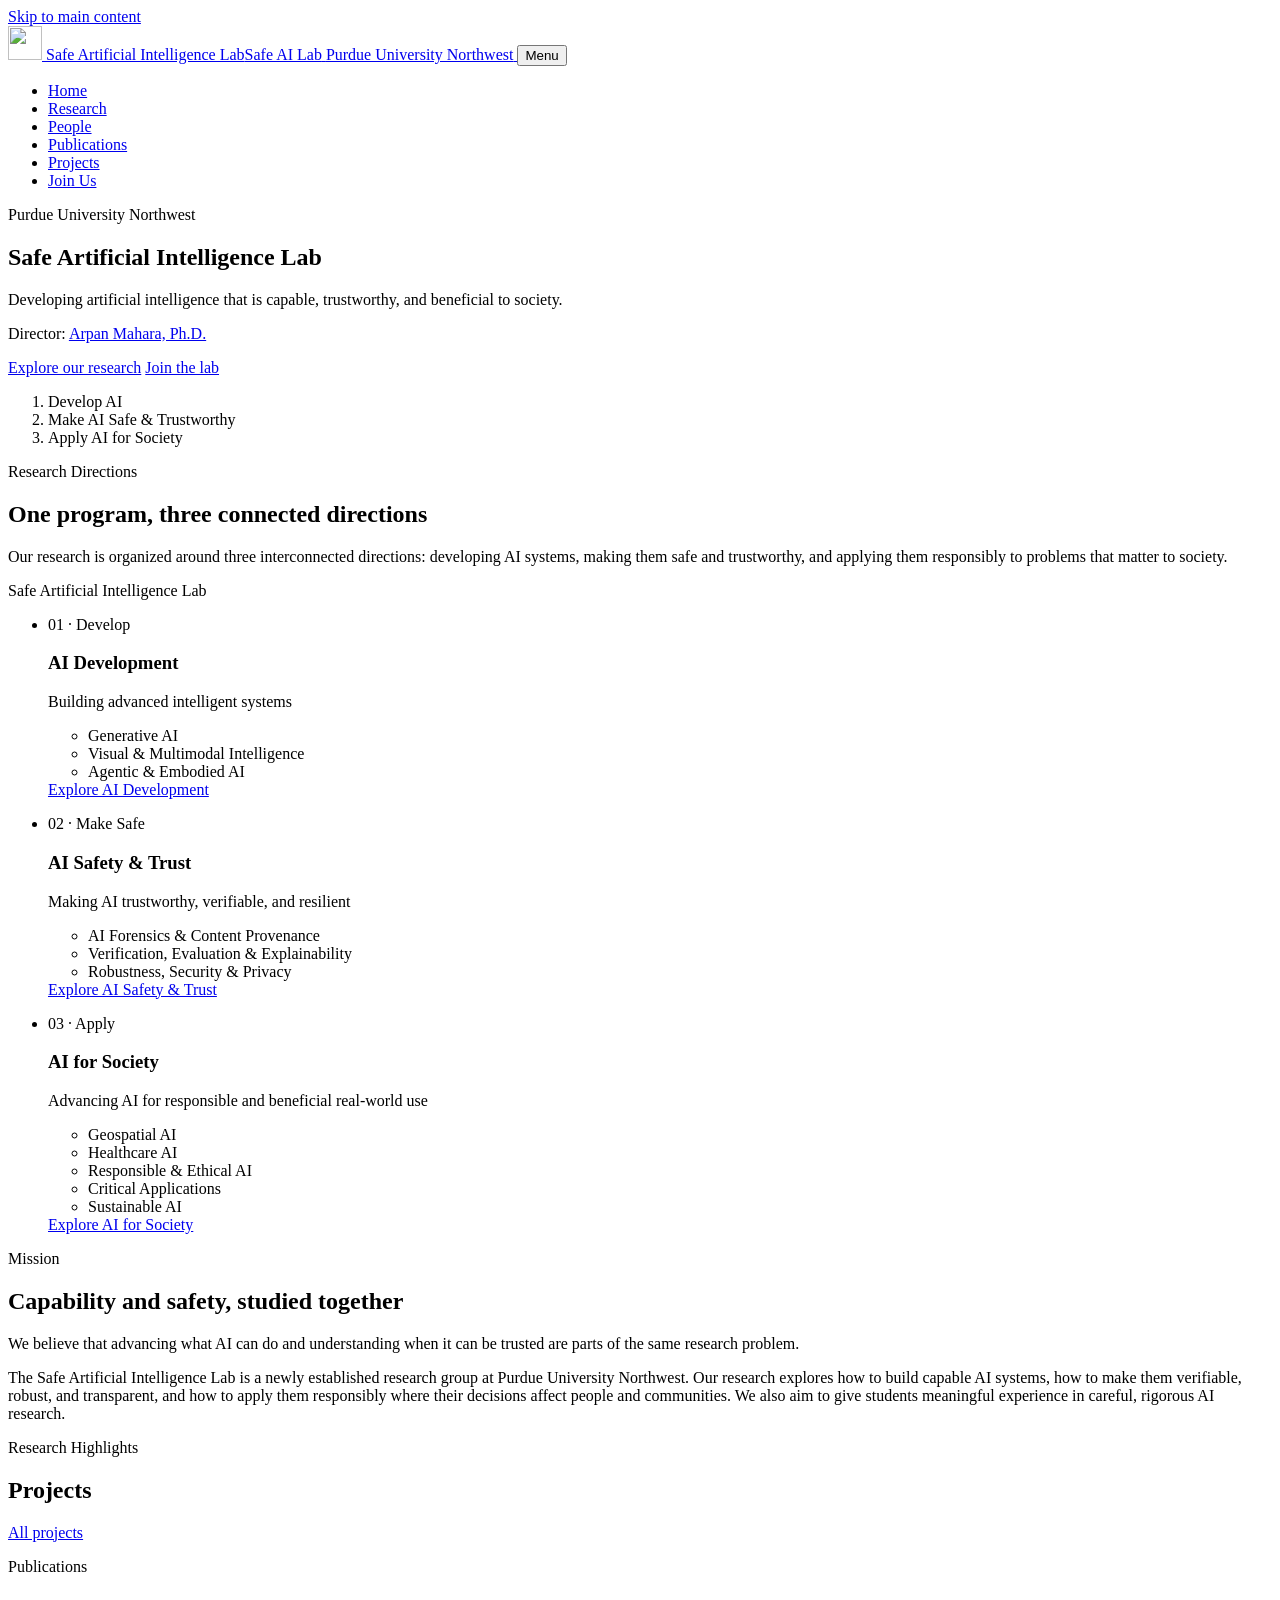
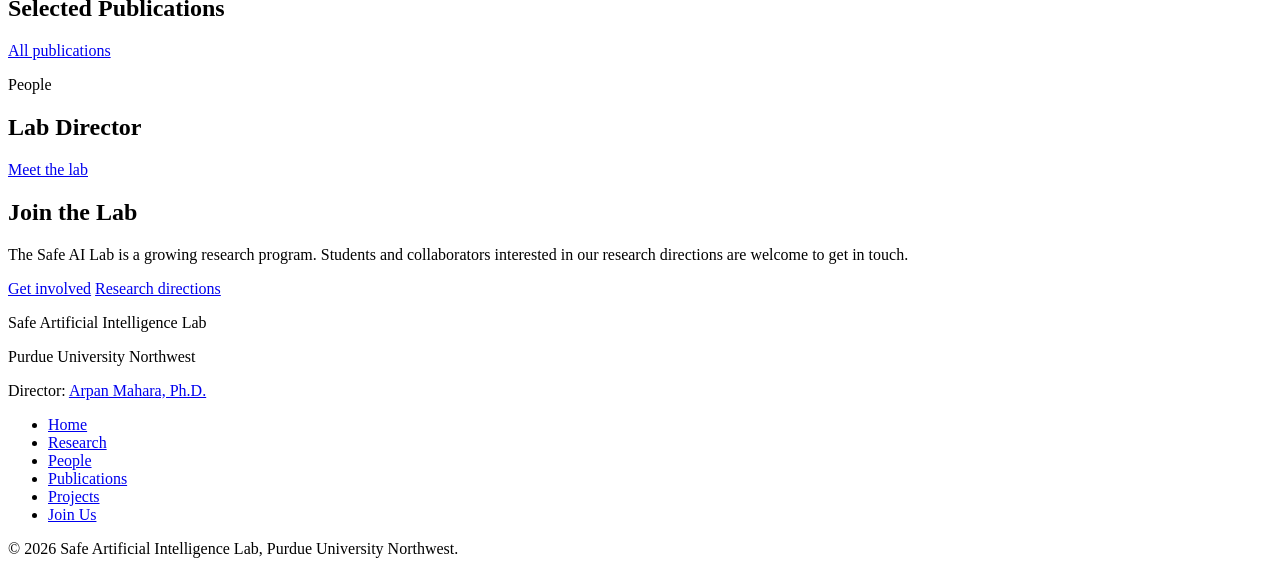
==== index.html @ 97e881ed "Adding Pages files" ====
<!DOCTYPE html>
<html lang="en">
<head>
  <meta charset="utf-8">
  <meta name="viewport" content="width=device-width, initial-scale=1">
  <title>Safe Artificial Intelligence Lab | Purdue University Northwest</title>
  <meta name="description" content="The Safe Artificial Intelligence Lab at Purdue University Northwest develops artificial intelligence that is capable, trustworthy, and beneficial to society.">
  <link rel="icon" href="assets/images/favicon.svg" type="image/svg+xml">
  <link rel="stylesheet" href="assets/css/style.css">
  <script>document.documentElement.classList.add('js');</script>
</head>
<body>
  <a class="skip-link" href="#main">Skip to main content</a>

  <header class="site-header">
    <div class="container header-inner">
      <a class="brand" href="index.html">
        <img class="brand-mark" src="assets/images/favicon.svg" alt="" width="34" height="34">
        <span class="brand-text">
          <span class="brand-name"><span class="brand-full">Safe Artificial Intelligence Lab</span><span class="brand-short">Safe AI Lab</span></span>
          <span class="brand-sub">Purdue University Northwest</span>
        </span>
      </a>
      <button class="nav-toggle" type="button" aria-expanded="false" aria-controls="site-nav">
        <span class="nav-toggle-bars" aria-hidden="true"></span> Menu
      </button>
      <nav id="site-nav" class="site-nav" aria-label="Main">
        <ul class="nav-list" role="list">
          <li><a href="index.html" aria-current="page">Home</a></li>
          <li><a href="research.html">Research</a></li>
          <li><a href="people.html">People</a></li>
          <li><a href="publications.html">Publications</a></li>
          <li><a href="projects.html">Projects</a></li>
          <li><a href="join.html">Join Us</a></li>
        </ul>
      </nav>
    </div>
  </header>

  <main id="main">
    <!-- Hero -->
    <section class="hero" aria-labelledby="hero-title">
      <div class="container">
        <p class="eyebrow">Purdue University Northwest</p>
        <h1 id="hero-title">Safe Artificial Intelligence Lab</h1>
        <p class="hero-lead">Developing artificial intelligence that is capable, trustworthy, and beneficial to society.</p>
        <p class="hero-director">Director: <a href="https://www.pnw.edu/people/arpan-mahara-ph-d/">Arpan Mahara, Ph.D.</a></p>
        <div class="btn-row">
          <a class="btn btn-primary" href="research.html">Explore our research</a>
          <a class="btn btn-outline" href="join.html">Join the lab</a>
        </div>
        <ol class="concept-flow" role="list" aria-label="Guiding concept">
          <li><span>Develop AI</span></li>
          <li><span>Make AI Safe &amp; Trustworthy</span></li>
          <li><span>Apply AI for Society</span></li>
        </ol>
      </div>
    </section>

    <!-- Research Directions: SAFE AI umbrella with three branches -->
    <section class="section section--alt" aria-labelledby="directions-title">
      <div class="container">
        <div class="section-head section-head--center">
          <p class="eyebrow">Research Directions</p>
          <h2 id="directions-title">One program, three connected directions</h2>
          <p>Our research is organized around three interconnected directions: developing AI systems, making them safe and trustworthy, and applying them responsibly to problems that matter to society.</p>
        </div>

        <div class="safe-tree" role="group" aria-label="Safe Artificial Intelligence Lab and its three research directions">
          <div class="tree-root">
            <span class="tree-root-label">Safe Artificial Intelligence Lab</span>
          </div>
          <ul class="tree-branches" role="list">
            <li class="tree-branch">
              <article class="branch-card" aria-labelledby="branch-development">
                <p class="branch-step">01 · Develop</p>
                <h3 id="branch-development">AI Development</h3>
                <p class="branch-tagline">Building advanced intelligent systems</p>
                <ul class="branch-topics" role="list">
                  <li>Generative AI</li>
                  <li>Visual &amp; Multimodal Intelligence</li>
                  <li>Agentic &amp; Embodied AI</li>
                </ul>
                <a class="text-link" href="research.html#development">Explore AI Development</a>
              </article>
            </li>
            <li class="tree-branch">
              <article class="branch-card" aria-labelledby="branch-safety">
                <p class="branch-step">02 · Make Safe</p>
                <h3 id="branch-safety">AI Safety &amp; Trust</h3>
                <p class="branch-tagline">Making AI trustworthy, verifiable, and resilient</p>
                <ul class="branch-topics" role="list">
                  <li>AI Forensics &amp; Content Provenance</li>
                  <li>Verification, Evaluation &amp; Explainability</li>
                  <li>Robustness, Security &amp; Privacy</li>
                </ul>
                <a class="text-link" href="research.html#safety">Explore AI Safety &amp; Trust</a>
              </article>
            </li>
            <li class="tree-branch">
              <article class="branch-card" aria-labelledby="branch-society">
                <p class="branch-step">03 · Apply</p>
                <h3 id="branch-society">AI for Society</h3>
                <p class="branch-tagline">Advancing AI for responsible and beneficial real-world use</p>
                <ul class="branch-topics" role="list">
                  <li>Geospatial AI</li>
                  <li>Healthcare AI</li>
                  <li>Responsible &amp; Ethical AI</li>
                  <li>Critical Applications</li>
                  <li>Sustainable AI</li>
                </ul>
                <a class="text-link" href="research.html#society">Explore AI for Society</a>
              </article>
            </li>
          </ul>
        </div>
      </div>
    </section>

    <!-- Mission -->
    <section class="section" aria-labelledby="mission-title">
      <div class="container split">
        <div>
          <p class="eyebrow">Mission</p>
          <h2 id="mission-title">Capability and safety, studied together</h2>
        </div>
        <div>
          <p class="lead">We believe that advancing what AI can do and understanding when it can be trusted are parts of the same research problem.</p>
          <p>The Safe Artificial Intelligence Lab is a newly established research group at Purdue University Northwest. Our research explores how to build capable AI systems, how to make them verifiable, robust, and transparent, and how to apply them responsibly where their decisions affect people and communities. We also aim to give students meaningful experience in careful, rigorous AI research.</p>
        </div>
      </div>
    </section>

    <!-- Research Highlights -->
    <section class="section section--alt" aria-labelledby="highlights-title">
      <div class="container">
        <div class="section-head section-head--row">
          <div>
            <p class="eyebrow">Research Highlights</p>
            <h2 id="highlights-title">Projects</h2>
          </div>
          <a class="text-link" href="projects.html">All projects</a>
        </div>
        <template id="projects-empty">
          <div class="empty-state">
            <span class="status-pill">Ongoing</span>
            <h3>Projects in progress</h3>
            <p>Our initial projects are under way across the lab's research directions. Project descriptions, papers, and code will be shared here as the work develops.</p>
            <a class="text-link" href="research.html">Explore our research directions</a>
          </div>
        </template>
        <div class="card-grid" data-render="projects" data-limit="3" data-empty="projects-empty">
          <noscript><p class="data-status">Project listings require JavaScript. <a href="projects.html">View the Projects page</a>.</p></noscript>
        </div>
      </div>
    </section>

    <!-- Selected Publications -->
    <section class="section" aria-labelledby="publications-title">
      <div class="container">
        <div class="section-head section-head--row">
          <div>
            <p class="eyebrow">Publications</p>
            <h2 id="publications-title">Selected Publications</h2>
          </div>
          <a class="text-link" href="publications.html">All publications</a>
        </div>
        <p class="notice" data-sample-notice="publications" hidden><strong>Sample content.</strong> These entries are placeholders that demonstrate the layout. They are not real publications.</p>
        <div data-render="publications" data-limit="3">
          <noscript><p class="data-status">Publication listings require JavaScript.</p></noscript>
        </div>
      </div>
    </section>

    <!-- People -->
    <section class="section section--alt" aria-labelledby="people-title">
      <div class="container">
        <div class="section-head section-head--row">
          <div>
            <p class="eyebrow">People</p>
            <h2 id="people-title">Lab Director</h2>
          </div>
          <a class="text-link" href="people.html">Meet the lab</a>
        </div>
        <div data-render="director">
          <noscript><p class="data-status"><a href="https://www.pnw.edu/people/arpan-mahara-ph-d/">Arpan Mahara, Ph.D.</a>, Assistant Professor of Artificial Intelligence, Purdue University Northwest.</p></noscript>
        </div>
      </div>
    </section>

    <!-- Join the Lab -->
    <section class="section" aria-labelledby="join-title">
      <div class="container">
        <div class="cta">
          <div>
            <h2 id="join-title">Join the Lab</h2>
            <p>The Safe AI Lab is a growing research program. Students and collaborators interested in our research directions are welcome to get in touch.</p>
          </div>
          <div class="btn-row">
            <a class="btn btn-primary" href="join.html">Get involved</a>
            <a class="btn btn-outline btn-on-dark" href="research.html">Research directions</a>
          </div>
        </div>
      </div>
    </section>
  </main>

  <footer class="site-footer">
    <div class="container">
      <div class="footer-grid">
        <div>
          <p class="footer-name">Safe Artificial Intelligence Lab</p>
          <p>Purdue University Northwest</p>
          <p>Director: <a href="https://www.pnw.edu/people/arpan-mahara-ph-d/">Arpan Mahara, Ph.D.</a></p>
        </div>
        <nav class="footer-nav" aria-label="Footer">
          <ul role="list">
            <li><a href="index.html">Home</a></li>
            <li><a href="research.html">Research</a></li>
            <li><a href="people.html">People</a></li>
            <li><a href="publications.html">Publications</a></li>
            <li><a href="projects.html">Projects</a></li>
            <li><a href="join.html">Join Us</a></li>
          </ul>
        </nav>
      </div>
      <p class="footer-bottom">© <span data-current-year>2026</span> Safe Artificial Intelligence Lab, Purdue University Northwest.</p>
    </div>
  </footer>

  <script src="assets/js/main.js" defer></script>
</body>
</html>
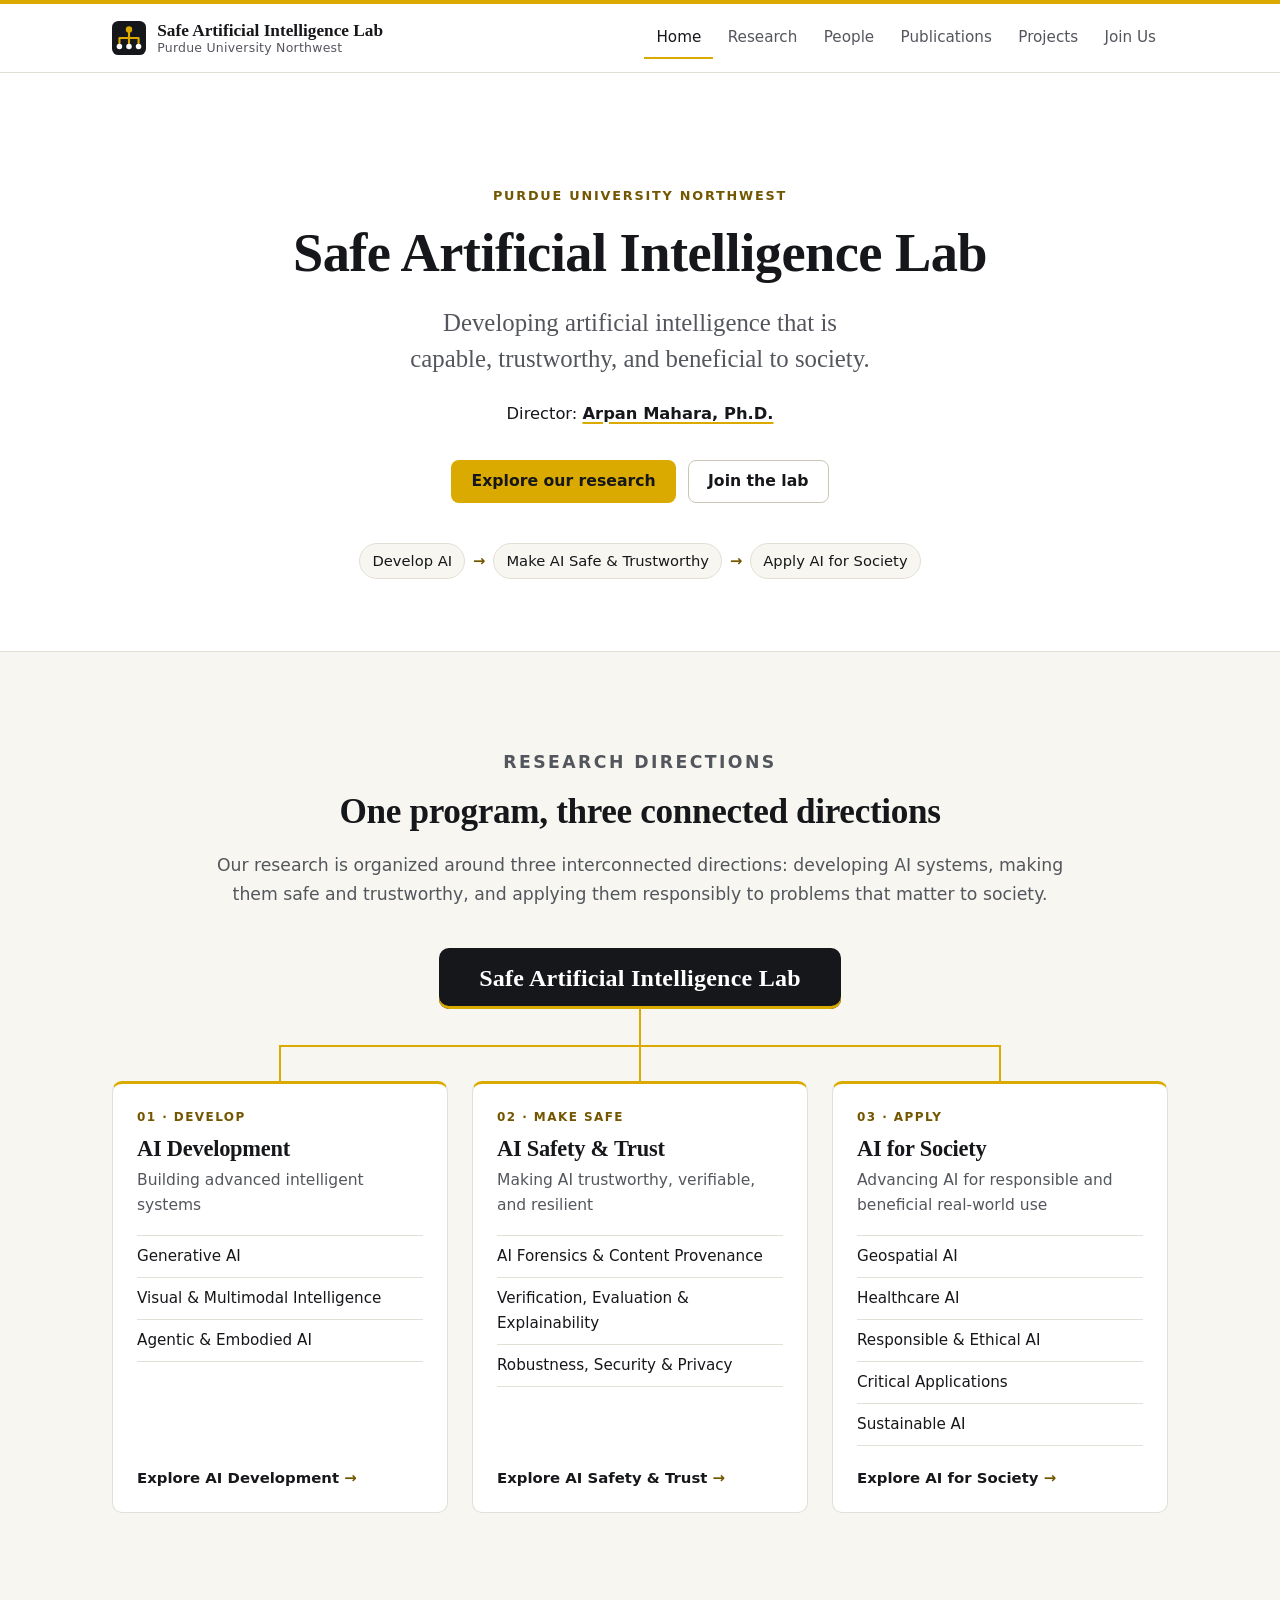
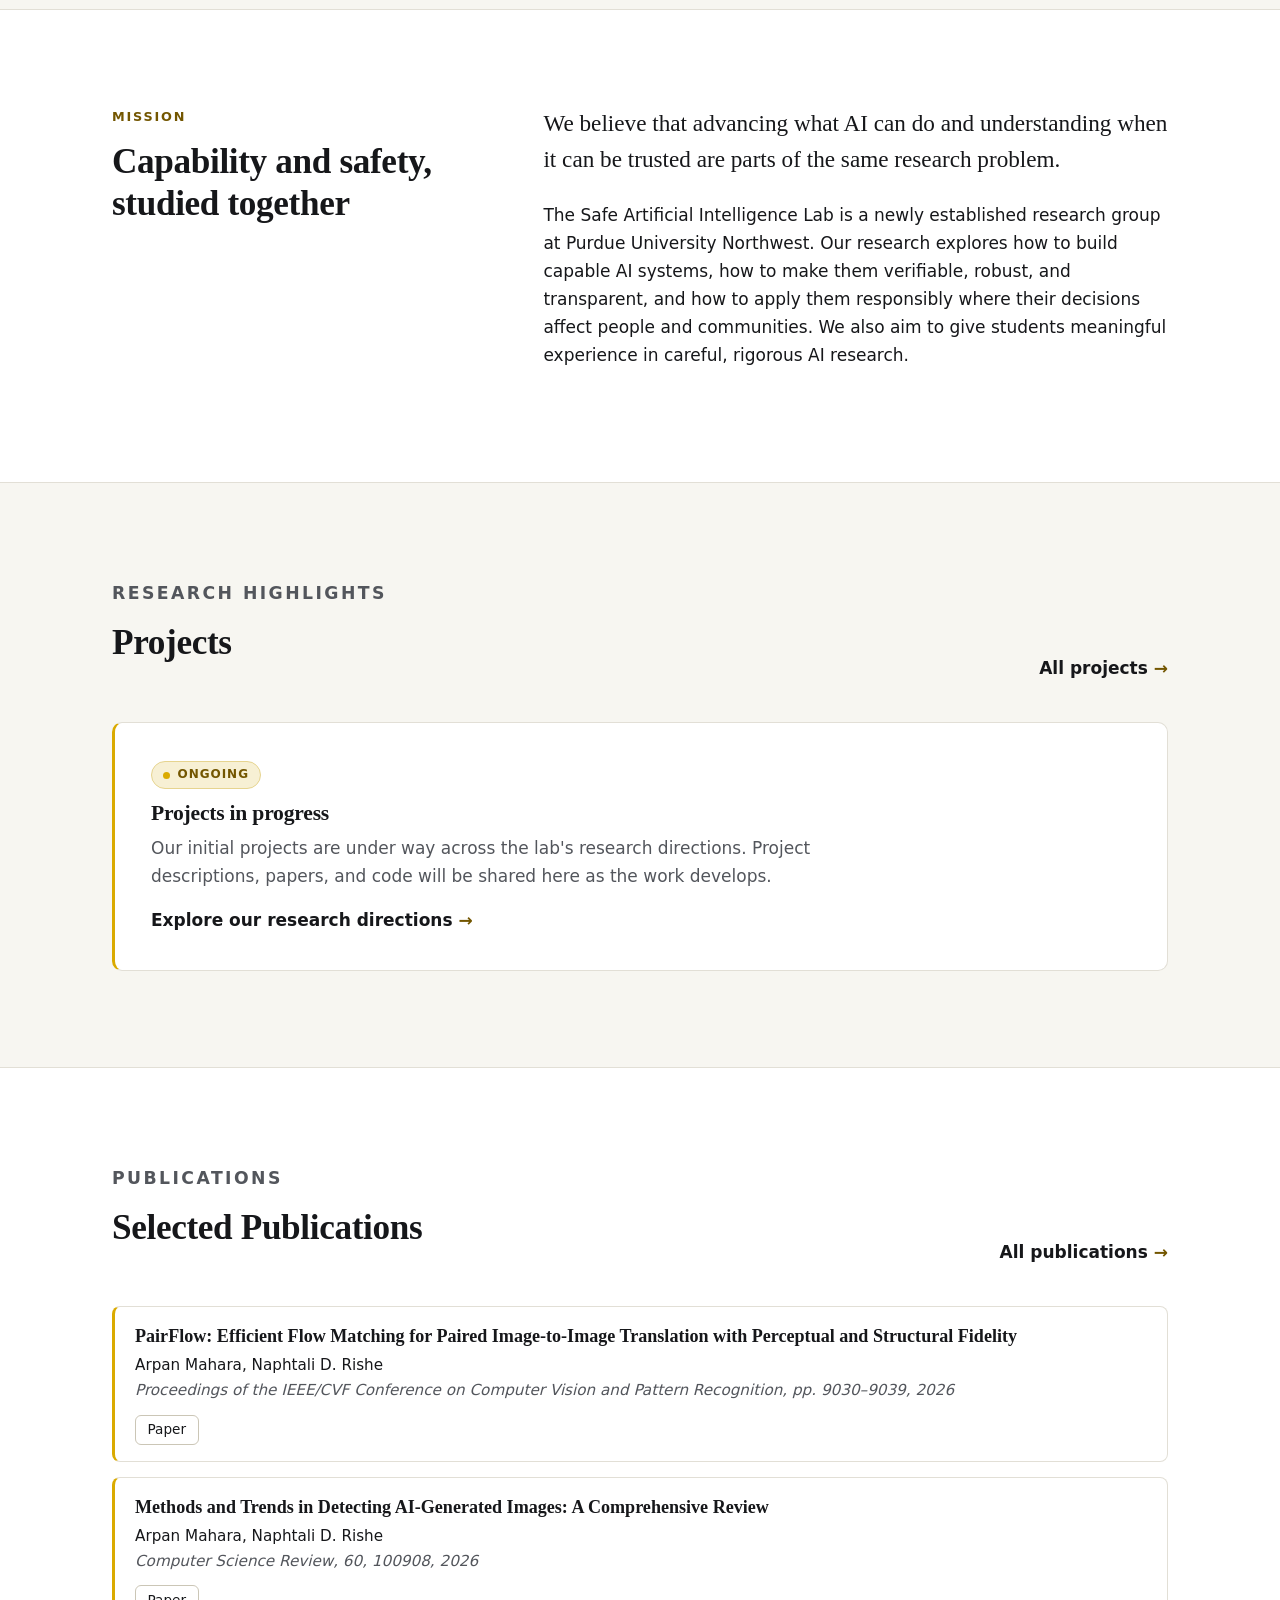
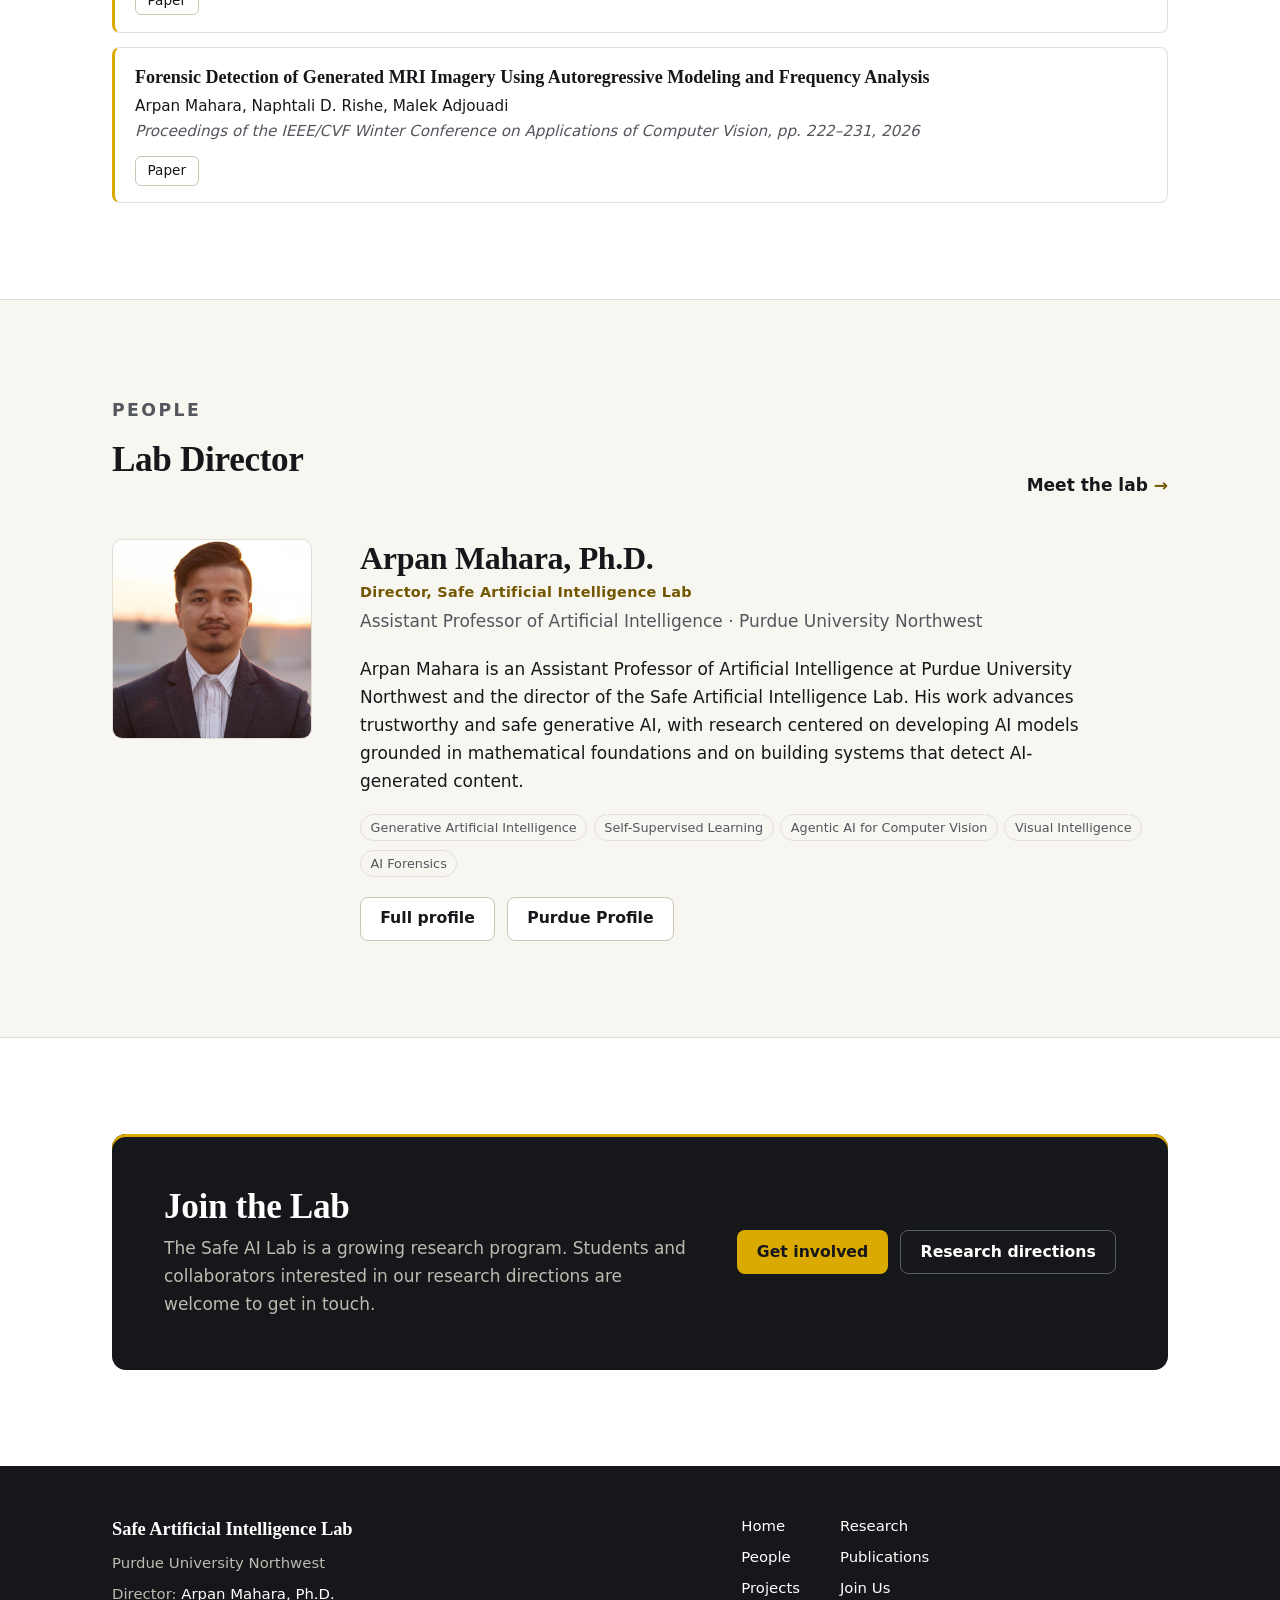
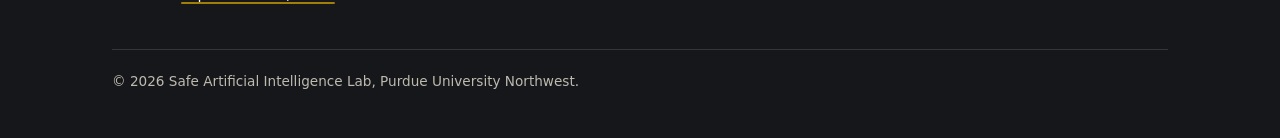
==== commit b6017a2c: "Add SEO metadata and sitemap, remove dead sample notices Adds canonical URLs and Open Graph tags to " ====
--- a/index.html
+++ b/index.html
@@ -5,6 +5,46 @@
   <meta name="viewport" content="width=device-width, initial-scale=1">
   <title>Safe Artificial Intelligence Lab | Purdue University Northwest</title>
   <meta name="description" content="The Safe Artificial Intelligence Lab at Purdue University Northwest develops artificial intelligence that is capable, trustworthy, and beneficial to society.">
+  <link rel="canonical" href="https://amaha7984.github.io/safe-artificial-intelligence-lab/">
+
+  <meta property="og:type" content="website">
+  <meta property="og:site_name" content="Safe Artificial Intelligence Lab">
+  <meta property="og:title" content="Safe Artificial Intelligence Lab | Purdue University Northwest">
+  <meta property="og:description" content="The Safe Artificial Intelligence Lab at Purdue University Northwest develops artificial intelligence that is capable, trustworthy, and beneficial to society.">
+  <meta property="og:url" content="https://amaha7984.github.io/safe-artificial-intelligence-lab/">
+  <meta property="og:locale" content="en_US">
+  <meta name="twitter:card" content="summary">
+
+  <script type="application/ld+json">
+  {
+    "@context": "https://schema.org",
+    "@type": "ResearchOrganization",
+    "name": "Safe Artificial Intelligence Lab",
+    "alternateName": "Safe AI Lab",
+    "url": "https://amaha7984.github.io/safe-artificial-intelligence-lab/",
+    "description": "The Safe Artificial Intelligence Lab at Purdue University Northwest develops artificial intelligence that is capable, trustworthy, and beneficial to society.",
+    "parentOrganization": {
+      "@type": "CollegeOrUniversity",
+      "name": "Purdue University Northwest",
+      "url": "https://www.pnw.edu/"
+    },
+    "employee": {
+      "@type": "Person",
+      "name": "Arpan Mahara",
+      "honorificSuffix": "Ph.D.",
+      "jobTitle": "Assistant Professor of Artificial Intelligence",
+      "url": "https://www.pnw.edu/people/arpan-mahara-ph-d/"
+    },
+    "knowsAbout": [
+      "Generative Artificial Intelligence",
+      "AI Safety",
+      "AI Forensics",
+      "Visual Intelligence",
+      "Trustworthy Machine Learning"
+    ]
+  }
+  </script>
+
   <link rel="icon" href="assets/images/favicon.svg" type="image/svg+xml">
   <link rel="stylesheet" href="assets/css/style.css">
   <script>document.documentElement.classList.add('js');</script>
@@ -165,7 +205,6 @@
           </div>
           <a class="text-link" href="publications.html">All publications</a>
         </div>
-        <p class="notice" data-sample-notice="publications" hidden><strong>Sample content.</strong> These entries are placeholders that demonstrate the layout. They are not real publications.</p>
         <div data-render="publications" data-limit="3">
           <noscript><p class="data-status">Publication listings require JavaScript.</p></noscript>
         </div>
--- a/assets/css/style.css
+++ b/assets/css/style.css
@@ -0,0 +1,664 @@
+/* ==========================================================================
+   Safe Artificial Intelligence Lab — Purdue University Northwest
+   Single stylesheet. Design tokens live in :root.
+   ========================================================================== */
+
+:root {
+  color-scheme: light;
+
+  --bg: #ffffff;
+  --bg-alt: #f7f6f1;
+  --text: #16171a;
+  --text-muted: #53565c;
+  --border: #e2dfd6;
+  --border-strong: #cbc6b6;
+
+  --gold: #daaa00;        /* accents, rules, borders, buttons */
+  --gold-hover: #c69a00;
+  --gold-soft: #f7f0d4;
+  --gold-text: #735600;   /* AA-compliant gold for small text on light backgrounds */
+
+  --ink: #16171a;         /* dark surfaces (tree root, footer, CTA) */
+  --ink-muted: #bdbab0;
+  --focus: #1f56d8;
+
+  --serif: "Iowan Old Style", "Palatino Linotype", Palatino, "Book Antiqua", Georgia, serif;
+  --sans: system-ui, -apple-system, "Segoe UI", Roboto, "Helvetica Neue", Arial, sans-serif;
+
+  --radius: 10px;
+  --shadow: 0 1px 2px rgba(22, 23, 26, 0.04), 0 8px 24px rgba(22, 23, 26, 0.07);
+  --max: 1120px;
+  --gutter: clamp(16px, 4vw, 32px);
+}
+
+/* ---------- Base ---------- */
+
+*, *::before, *::after { box-sizing: border-box; }
+
+html { -webkit-text-size-adjust: 100%; scroll-behavior: smooth; }
+
+body {
+  margin: 0;
+  font-family: var(--sans);
+  font-size: 1.0625rem;
+  line-height: 1.65;
+  color: var(--text);
+  background: var(--bg);
+}
+
+img { max-width: 100%; height: auto; display: block; }
+
+a {
+  color: inherit;
+  text-decoration-color: var(--gold);
+  text-decoration-thickness: 1.5px;
+  text-underline-offset: 0.2em;
+}
+a:hover { color: var(--gold-text); }
+
+:focus-visible { outline: 3px solid var(--focus); outline-offset: 3px; border-radius: 4px; }
+
+h1, h2, h3, h4 {
+  font-family: var(--serif);
+  font-weight: 600;
+  line-height: 1.2;
+  letter-spacing: -0.01em;
+  margin: 0 0 0.5em;
+}
+h1 { font-size: clamp(2.1rem, 1.3rem + 3.2vw, 3.4rem); }
+h2 { font-size: clamp(1.6rem, 1.25rem + 1.4vw, 2.2rem); }
+h3 { font-size: 1.3rem; }
+h4 { font-size: 1rem; }
+
+p { margin: 0 0 1em; }
+
+/* :where() keeps this reset at zero specificity so component classes (.tree-branches, .jump-nav…) can set spacing */
+:where(ul[role="list"], ol[role="list"]) { list-style: none; margin: 0; padding: 0; }
+
+.container { width: 100%; max-width: var(--max); margin-inline: auto; padding-inline: var(--gutter); }
+
+.visually-hidden {
+  position: absolute !important;
+  width: 1px; height: 1px;
+  padding: 0; margin: -1px;
+  overflow: hidden; clip: rect(0 0 0 0);
+  white-space: nowrap; border: 0;
+}
+
+.skip-link {
+  position: absolute;
+  left: 16px; top: -100px;
+  z-index: 100;
+  padding: 0.6em 1em;
+  background: var(--ink);
+  color: #fff;
+  border-radius: 6px;
+}
+.skip-link:focus { top: 12px; color: #fff; }
+
+@media (prefers-reduced-motion: reduce) {
+  html { scroll-behavior: auto; }
+  *, *::before, *::after { transition: none !important; }
+}
+
+/* ---------- Header & navigation ---------- */
+
+.site-header {
+  position: sticky;
+  top: 0;
+  z-index: 50;
+  background: rgba(255, 255, 255, 0.97);
+  border-top: 4px solid var(--gold);
+  border-bottom: 1px solid var(--border);
+}
+
+.header-inner {
+  display: flex;
+  flex-wrap: wrap;
+  align-items: center;
+  justify-content: space-between;
+  gap: 0.5rem 1rem;
+  min-height: 68px;
+}
+
+.brand { display: flex; align-items: center; gap: 0.7rem; color: var(--text); text-decoration: none; }
+.brand:hover { color: var(--text); }
+.brand-mark { width: 34px; height: 34px; flex: none; }
+.brand-text { display: flex; flex-direction: column; line-height: 1.15; }
+.brand-name { font-family: var(--serif); font-size: 1.08rem; font-weight: 600; }
+.brand-sub { font-size: 0.78rem; letter-spacing: 0.02em; color: var(--text-muted); }
+.brand-short { display: none; }
+@media (max-width: 520px) {
+  .brand-full { display: none; }
+  .brand-short { display: inline; }
+}
+@media (min-width: 881px) and (max-width: 1060px) {
+  .nav-list a { padding-inline: 0.5rem; font-size: 0.92rem; }
+}
+
+.nav-toggle {
+  display: none;
+  align-items: center;
+  gap: 0.5rem;
+  padding: 0.5rem 0.8rem;
+  font: inherit;
+  font-size: 0.95rem;
+  font-weight: 500;
+  color: var(--text);
+  background: #fff;
+  border: 1px solid var(--border-strong);
+  border-radius: 8px;
+  cursor: pointer;
+}
+.nav-toggle-bars, .nav-toggle-bars::before, .nav-toggle-bars::after {
+  display: block;
+  width: 16px; height: 2px;
+  background: currentColor;
+  border-radius: 1px;
+  position: relative;
+}
+.nav-toggle-bars::before, .nav-toggle-bars::after { content: ""; position: absolute; left: 0; }
+.nav-toggle-bars::before { top: -5px; }
+.nav-toggle-bars::after { top: 5px; }
+
+.nav-list { display: flex; flex-wrap: wrap; gap: 0.15rem; }
+.nav-list a {
+  display: block;
+  padding: 0.5rem 0.75rem;
+  font-size: 0.95rem;
+  font-weight: 500;
+  color: var(--text-muted);
+  text-decoration: none;
+  border-radius: 6px;
+}
+.nav-list a:hover { color: var(--text); background: var(--bg-alt); }
+.nav-list a[aria-current="page"] { color: var(--text); box-shadow: inset 0 -2px 0 var(--gold); border-radius: 0; }
+
+@media (max-width: 880px) {
+  .js .nav-toggle { display: inline-flex; }
+  .js .site-nav {
+    display: none;
+    position: absolute;
+    top: 100%; left: 0; right: 0;
+    background: #fff;
+    border-bottom: 1px solid var(--border);
+    box-shadow: 0 12px 24px rgba(22, 23, 26, 0.08);
+  }
+  .js .site-nav.is-open { display: block; }
+  .js .nav-list { flex-direction: column; padding: 0.5rem var(--gutter) 1rem; }
+  .js .nav-list a { padding: 0.75rem 0.5rem; border-bottom: 1px solid var(--border); border-radius: 0; }
+  .js .nav-list li:last-child a { border-bottom: 0; }
+  .js .nav-list a[aria-current="page"] { box-shadow: inset 3px 0 0 var(--gold); padding-left: 0.9rem; }
+}
+
+/* ---------- Buttons, badges, tags, links ---------- */
+
+.btn {
+  display: inline-flex;
+  align-items: center;
+  gap: 0.5rem;
+  padding: 0.72rem 1.2rem;
+  font-size: 0.98rem;
+  font-weight: 600;
+  line-height: 1.2;
+  text-decoration: none;
+  border: 1px solid transparent;
+  border-radius: 8px;
+  transition: background-color 0.18s, border-color 0.18s, color 0.18s;
+}
+.btn-primary { background: var(--gold); color: var(--ink); }
+.btn-primary:hover { background: var(--gold-hover); color: var(--ink); }
+.btn-outline { background: #fff; color: var(--text); border-color: var(--border-strong); }
+.btn-outline:hover { border-color: var(--text); color: var(--text); }
+.btn-on-dark { background: transparent; color: #fff; border-color: #5b5d64; }
+.btn-on-dark:hover { color: #fff; border-color: #fff; }
+.btn-row { display: flex; flex-wrap: wrap; gap: 0.75rem; }
+
+.text-link { font-weight: 600; text-decoration: none; color: var(--text); }
+.text-link::after { content: " →"; content: " →" / ""; color: var(--gold-text); }
+.text-link:hover { color: var(--gold-text); text-decoration: underline; text-decoration-color: var(--gold); }
+
+.badge-sample {
+  display: inline-block;
+  padding: 0.12rem 0.5rem;
+  font-family: var(--sans);
+  font-size: 0.7rem;
+  font-weight: 700;
+  letter-spacing: 0.08em;
+  line-height: 1.5;
+  text-transform: uppercase;
+  vertical-align: 0.15em;
+  color: var(--gold-text);
+  background: var(--gold-soft);
+  border: 1px solid #e6d48f;
+  border-radius: 4px;
+}
+
+.tag-list { display: flex; flex-wrap: wrap; gap: 0.4rem; list-style: none; margin: 0; padding: 0; }
+.tag {
+  display: inline-block;
+  padding: 0.18rem 0.6rem;
+  font-size: 0.8rem;
+  line-height: 1.5;
+  color: var(--text-muted);
+  text-decoration: none;
+  background: var(--bg-alt);
+  border: 1px solid var(--border);
+  border-radius: 999px;
+}
+a.tag:hover { color: var(--text); border-color: var(--gold); }
+
+.link-row { display: flex; flex-wrap: wrap; gap: 0.45rem; }
+.link-pill {
+  display: inline-block;
+  padding: 0.28rem 0.72rem;
+  font-size: 0.85rem;
+  font-weight: 500;
+  line-height: 1.4;
+  color: var(--text);
+  text-decoration: none;
+  background: #fff;
+  border: 1px solid var(--border-strong);
+  border-radius: 6px;
+  transition: background-color 0.18s, border-color 0.18s;
+}
+a.link-pill:hover { color: var(--text); background: var(--gold-soft); border-color: var(--gold); }
+.link-pill.is-placeholder { color: var(--text-muted); border-style: dashed; cursor: default; }
+
+.eyebrow {
+  margin: 0 0 0.9rem;
+  font-size: 0.8rem;
+  font-weight: 700;
+  letter-spacing: 0.14em;
+  text-transform: uppercase;
+  color: var(--gold-text);
+}
+
+.notice {
+  margin: 0 0 1.75rem;
+  padding: 0.8rem 1rem;
+  font-size: 0.93rem;
+  color: #4a3b00;
+  background: #fcf8e9;
+  border: 1px solid #eadb9f;
+  border-radius: 8px;
+}
+
+.data-status {
+  margin: 0;
+  padding: 1rem 1.15rem;
+  font-size: 0.95rem;
+  color: var(--text-muted);
+  border: 1px dashed var(--border-strong);
+  border-radius: 8px;
+}
+
+/* Shown in place of an empty list (e.g. projects not yet published) */
+.empty-state {
+  grid-column: 1 / -1;
+  padding: clamp(1.5rem, 4vw, 2.25rem);
+  background: #fff;
+  border: 1px solid var(--border);
+  border-left: 3px solid var(--gold);
+  border-radius: var(--radius);
+}
+.empty-state h2, .empty-state h3 { margin: 0.75rem 0 0.4rem; font-size: 1.35rem; }
+.empty-state p { max-width: 66ch; margin-bottom: 1rem; color: var(--text-muted); }
+
+.status-pill {
+  display: inline-flex;
+  align-items: center;
+  gap: 0.45rem;
+  padding: 0.2rem 0.7rem;
+  font-size: 0.75rem;
+  font-weight: 700;
+  letter-spacing: 0.08em;
+  text-transform: uppercase;
+  color: var(--gold-text);
+  background: var(--gold-soft);
+  border: 1px solid #e6d48f;
+  border-radius: 999px;
+}
+.status-pill::before { content: ""; width: 0.45rem; height: 0.45rem; background: var(--gold); border-radius: 50%; }
+
+/* ---------- Sections ---------- */
+
+.section { padding-block: clamp(56px, 8vw, 96px); }
+.section--alt { background: var(--bg-alt); border-block: 1px solid var(--border); }
+.section--tight { padding-block: clamp(40px, 6vw, 64px); }
+
+.section-head { max-width: 720px; margin-bottom: 2.5rem; }
+.section-head > :last-child { margin-bottom: 0; }
+.section-head p { color: var(--text-muted); font-size: 1.08rem; }
+.section-head--center { max-width: 860px; margin-inline: auto; text-align: center; }
+.section-head--center p { text-wrap: balance; }
+.section-head--row {
+  display: flex;
+  flex-wrap: wrap;
+  align-items: flex-end;
+  justify-content: space-between;
+  gap: 1rem 2rem;
+  max-width: none;
+}
+.section-head--row > div { max-width: 640px; }
+
+.split {
+  display: grid;
+  grid-template-columns: minmax(0, 1fr) minmax(0, 1.7fr);
+  gap: clamp(1.5rem, 5vw, 4rem);
+  align-items: start;
+}
+.split .lead { font-family: var(--serif); font-size: clamp(1.2rem, 1.05rem + 0.6vw, 1.45rem); line-height: 1.55; }
+@media (max-width: 760px) { .split { grid-template-columns: 1fr; } }
+
+/* ---------- Home hero ---------- */
+
+.hero { padding-block: clamp(56px, 9vw, 112px) clamp(40px, 6vw, 72px); text-align: center; }
+.hero h1 { margin-bottom: 0.35em; text-wrap: balance; }
+.hero-lead {
+  max-width: 52ch;
+  margin-inline: auto;
+  margin-bottom: 1.5rem;
+  font-family: var(--serif);
+  font-size: clamp(1.2rem, 1rem + 0.9vw, 1.55rem);
+  line-height: 1.45;
+  color: var(--text-muted);
+  text-wrap: balance;
+}
+.hero-director { margin-bottom: 2rem; font-size: 1.02rem; }
+.hero-director a { font-weight: 600; }
+.hero .btn-row, .hero .concept-flow { justify-content: center; }
+
+.concept-flow {
+  display: flex;
+  flex-wrap: wrap;
+  align-items: center;
+  gap: 0.5rem;
+  margin: 2.5rem 0 0;
+  padding: 0;
+  list-style: none;
+  font-size: 0.92rem;
+}
+.concept-flow li { display: flex; align-items: center; gap: 0.5rem; }
+.concept-flow li + li::before { content: "→"; content: "→" / ""; color: var(--gold-text); font-weight: 700; }
+.concept-flow span {
+  padding: 0.3rem 0.75rem;
+  font-weight: 500;
+  background: var(--bg-alt);
+  border: 1px solid var(--border);
+  border-radius: 999px;
+}
+
+/* ---------- SAFE AI tree (primary visual identity) ---------- */
+
+.safe-tree {
+  --line: var(--gold);
+  --drop: 36px;
+  --gap: 1.5rem;
+}
+
+.tree-root {
+  position: relative;
+  display: flex;
+  flex-direction: column;
+  align-items: center;
+  width: max-content;
+  max-width: 100%;
+  margin-inline: auto;
+  padding: 0.95rem 2.5rem 1rem;
+  text-align: center;
+  color: #fff;
+  background: var(--ink);
+  border-radius: var(--radius);
+  box-shadow: inset 0 -3px 0 var(--gold);
+}
+.tree-root-label { font-family: var(--serif); font-size: clamp(1.2rem, 1rem + 0.8vw, 1.5rem); font-weight: 600; letter-spacing: 0.01em; line-height: 1.25; }
+.tree-root::after {
+  content: "";
+  position: absolute;
+  top: 100%;
+  left: calc(50% - 1px);
+  width: 2px;
+  height: var(--drop);
+  background: var(--line);
+}
+
+.tree-branches {
+  position: relative;
+  display: grid;
+  grid-template-columns: repeat(3, minmax(0, 1fr));
+  gap: var(--gap);
+  margin: var(--drop) 0 0;
+  padding: var(--drop) 0 0;
+  list-style: none;
+}
+/* horizontal bar joining the centers of the outer columns */
+.tree-branches::before {
+  content: "";
+  position: absolute;
+  top: 0;
+  left: calc((100% - 2 * var(--gap)) / 6);
+  right: calc((100% - 2 * var(--gap)) / 6);
+  height: 2px;
+  background: var(--line);
+}
+.tree-branch { position: relative; }
+/* vertical drop from the bar into each branch */
+.tree-branch::before {
+  content: "";
+  position: absolute;
+  top: calc(-1 * var(--drop));
+  left: calc(50% - 1px);
+  width: 2px;
+  height: var(--drop);
+  background: var(--line);
+}
+
+.branch-card {
+  display: flex;
+  flex-direction: column;
+  height: 100%;
+  padding: 1.5rem 1.5rem 1.3rem;
+  background: #fff;
+  border: 1px solid var(--border);
+  border-top: 3px solid var(--gold);
+  border-radius: var(--radius);
+  transition: border-color 0.2s, box-shadow 0.2s, transform 0.2s;
+}
+.branch-card:hover { border-color: var(--border-strong); border-top-color: var(--gold); box-shadow: var(--shadow); transform: translateY(-2px); }
+.branch-step { margin: 0 0 0.5rem; font-size: 0.75rem; font-weight: 700; letter-spacing: 0.12em; text-transform: uppercase; color: var(--gold-text); }
+.branch-card h3 { margin-bottom: 0.3rem; font-size: 1.4rem; }
+.branch-tagline { margin-bottom: 1rem; font-size: 0.97rem; color: var(--text-muted); }
+.branch-topics { flex: 1; margin: 0 0 1.25rem; padding: 0; list-style: none; border-top: 1px solid var(--border); }
+.branch-topics li { padding: 0.5rem 0; font-size: 0.95rem; border-bottom: 1px solid var(--border); }
+.branch-card .text-link { font-size: 0.93rem; }
+
+@media (max-width: 860px) {
+  .safe-tree { --drop: 1.5rem; --spine: 26px; --indent: 48px; --tick: 2.1rem; }
+
+  .tree-root { width: 100%; align-items: flex-start; margin-inline: 0; padding: 0.9rem 1.25rem; text-align: left; }
+  .tree-root::after { left: calc(var(--spine) - 1px); }
+
+  .tree-branches { grid-template-columns: 1fr; margin-top: 0; padding-left: var(--indent); }
+  .tree-branches::before { display: none; }
+
+  /* spine segment for each branch: from the previous branch down to this branch's tick */
+  .tree-branch::before {
+    top: calc(-1 * var(--gap));
+    bottom: 0;
+    left: calc(var(--spine) - var(--indent) - 1px);
+    height: auto;
+  }
+  .tree-branch:first-child::before { top: 0; }
+  .tree-branch:last-child::before { bottom: auto; height: calc(var(--gap) + var(--tick)); }
+  .tree-branch:first-child:last-child::before { height: var(--tick); }
+  /* horizontal tick into the card */
+  .tree-branch::after {
+    content: "";
+    position: absolute;
+    top: var(--tick);
+    left: calc(var(--spine) - var(--indent));
+    width: calc(var(--indent) - var(--spine));
+    height: 2px;
+    background: var(--line);
+  }
+  .branch-card:hover { transform: none; }
+}
+
+@media (max-width: 420px) {
+  .safe-tree { --spine: 18px; --indent: 34px; }
+  .branch-card { padding: 1.2rem 1.1rem 1.1rem; }
+}
+
+/* ---------- Page header (inner pages) ---------- */
+
+.page-header { padding-block: clamp(48px, 7vw, 88px) clamp(32px, 5vw, 56px); background: var(--bg-alt); border-bottom: 1px solid var(--border); }
+.page-header h1 { margin-bottom: 0.4em; }
+.page-header p { max-width: 64ch; font-size: 1.12rem; color: var(--text-muted); }
+.page-header > .container > :last-child { margin-bottom: 0; }
+
+.jump-nav { display: flex; flex-wrap: wrap; gap: 0.5rem; margin-top: 1.75rem; }
+.jump-nav a {
+  display: inline-block;
+  padding: 0.4rem 0.9rem;
+  font-size: 0.92rem;
+  font-weight: 500;
+  text-decoration: none;
+  background: #fff;
+  border: 1px solid var(--border-strong);
+  border-radius: 999px;
+}
+.jump-nav a:hover { color: var(--text); border-color: var(--gold); background: var(--gold-soft); }
+
+/* ---------- Cards (projects) ---------- */
+
+.card-grid { display: grid; grid-template-columns: repeat(auto-fill, minmax(min(100%, 300px), 1fr)); gap: 1.5rem; }
+
+.card {
+  display: flex;
+  flex-direction: column;
+  overflow: hidden;
+  background: #fff;
+  border: 1px solid var(--border);
+  border-radius: var(--radius);
+  transition: border-color 0.2s, box-shadow 0.2s;
+}
+.card:hover { border-color: var(--border-strong); box-shadow: var(--shadow); }
+.card-media { aspect-ratio: 16 / 9; max-width: 100%; background: var(--bg-alt); border-bottom: 1px solid var(--border); }
+.card-media img { width: 100%; height: 100%; object-fit: cover; }
+.card-body { display: flex; flex: 1; flex-direction: column; gap: 0.7rem; padding: 1.2rem 1.3rem 1.3rem; }
+.card-body > * { margin: 0; }
+.card-title { font-size: 1.16rem; line-height: 1.3; }
+.card-text { font-size: 0.96rem; color: var(--text-muted); }
+.card-body .link-row { margin-top: auto; padding-top: 0.3rem; }
+
+/* ---------- Publications ---------- */
+
+.pub-year { margin: 2.75rem 0 1rem; padding-bottom: 0.4rem; font-size: 1.45rem; border-bottom: 1px solid var(--border); }
+.pub-year:first-child { margin-top: 0; }
+.pub-list { display: grid; gap: 0.9rem; }
+.pub { padding: 1.05rem 1.25rem; background: #fff; border: 1px solid var(--border); border-left: 3px solid var(--gold); border-radius: 8px; }
+.pub > * { margin: 0; }
+.pub-title { margin-bottom: 0.3rem; font-family: var(--serif); font-size: 1.13rem; font-weight: 600; line-height: 1.35; }
+.pub-authors { font-size: 0.95rem; }
+.pub-venue { font-size: 0.95rem; font-style: italic; color: var(--text-muted); }
+.pub .link-row { margin-top: 0.7rem; }
+
+/* ---------- People ---------- */
+
+.people-group + .people-group { margin-top: clamp(3rem, 6vw, 4.5rem); }
+.people-group-title { margin-bottom: 1.5rem; padding-bottom: 0.5rem; border-bottom: 1px solid var(--border); }
+
+.person { display: grid; grid-template-columns: minmax(0, 280px) minmax(0, 1fr); gap: clamp(1.5rem, 4vw, 3rem); align-items: start; }
+.person--compact { grid-template-columns: minmax(0, 200px) minmax(0, 1fr); }
+.person-photo { width: 100%; aspect-ratio: 1; object-fit: cover; border: 1px solid var(--border); border-radius: var(--radius); }
+.person-body > :last-child { margin-bottom: 0; }
+.person-name { margin-bottom: 0.2rem; font-size: clamp(1.5rem, 1.2rem + 1.2vw, 2rem); }
+.person-role { margin-bottom: 0.15rem; font-size: 0.9rem; font-weight: 700; letter-spacing: 0.02em; color: var(--gold-text); }
+.person-title { margin-bottom: 1.25rem; color: var(--text-muted); }
+.person-bio { max-width: 68ch; }
+.meta-grid { display: grid; grid-template-columns: repeat(auto-fit, minmax(min(100%, 260px), 1fr)); gap: 1.5rem 2rem; margin: 1.75rem 0; }
+.meta-block h4 { margin-bottom: 0.6rem; font-family: var(--sans); font-size: 0.78rem; font-weight: 700; letter-spacing: 0.12em; text-transform: uppercase; color: var(--text-muted); }
+.meta-block ul:not(.tag-list) { margin: 0; padding-left: 1.1rem; font-size: 0.95rem; }
+.meta-block ul:not(.tag-list) li + li { margin-top: 0.3rem; }
+.person--compact .tag-list { margin-bottom: 1.25rem; }
+
+.member-grid { display: grid; grid-template-columns: repeat(auto-fill, minmax(min(100%, 220px), 1fr)); gap: 1.25rem; }
+.member { padding: 1rem; background: #fff; border: 1px solid var(--border); border-radius: var(--radius); }
+.member-photo { width: 100%; aspect-ratio: 1; object-fit: cover; margin-bottom: 0.85rem; border-radius: 8px; }
+.member-name { margin-bottom: 0.15rem; font-size: 1.1rem; }
+.member-title, .member-note { margin: 0; font-size: 0.92rem; color: var(--text-muted); }
+
+@media (max-width: 700px) {
+  .person, .person--compact { grid-template-columns: 1fr; }
+  .person-photo { max-width: 220px; }
+}
+
+/* ---------- Research page ---------- */
+
+.direction { scroll-margin-top: 96px; }
+.direction-intro { display: grid; grid-template-columns: minmax(0, 1fr) minmax(0, 1.5fr); gap: clamp(1.5rem, 5vw, 4rem); align-items: start; }
+.direction-intro .branch-step { margin-bottom: 0.6rem; }
+.direction-intro h2 { margin-bottom: 0.4rem; }
+.direction-tagline { font-family: var(--serif); font-size: 1.2rem; color: var(--text-muted); }
+.topic-list { display: grid; gap: 0.75rem; }
+.topic { padding: 1rem 1.15rem; background: #fff; border: 1px solid var(--border); border-radius: 8px; }
+.topic h3 { margin-bottom: 0.25rem; font-size: 1.08rem; }
+.topic p { margin: 0; font-size: 0.95rem; color: var(--text-muted); }
+.related { margin-top: 3rem; }
+.related-title { margin-bottom: 1rem; font-family: var(--sans); font-size: 0.8rem; font-weight: 700; letter-spacing: 0.12em; text-transform: uppercase; color: var(--text-muted); }
+.related + .related { margin-top: 2.25rem; }
+@media (max-width: 760px) { .direction-intro { grid-template-columns: 1fr; } }
+
+/* ---------- Join ---------- */
+
+.audience-grid { display: grid; grid-template-columns: repeat(auto-fit, minmax(min(100%, 240px), 1fr)); gap: 1.25rem; }
+.audience { padding: 1.35rem 1.35rem 1.2rem; background: #fff; border: 1px solid var(--border); border-top: 3px solid var(--gold); border-radius: var(--radius); }
+.audience h3 { margin-bottom: 0.35rem; font-size: 1.15rem; }
+.audience p { margin: 0; font-size: 0.95rem; color: var(--text-muted); }
+
+.steps { display: grid; gap: 1rem; margin: 0; padding: 0; list-style: none; counter-reset: step; }
+.steps li { position: relative; padding-left: 2.75rem; counter-increment: step; }
+.steps li::before {
+  content: counter(step);
+  position: absolute;
+  top: 0; left: 0;
+  display: grid;
+  place-items: center;
+  width: 1.9rem; height: 1.9rem;
+  font-size: 0.9rem;
+  font-weight: 700;
+  color: var(--ink);
+  background: var(--gold-soft);
+  border: 1px solid #e6d48f;
+  border-radius: 50%;
+}
+
+.cta {
+  display: grid;
+  grid-template-columns: minmax(0, 1.5fr) auto;
+  gap: 1.5rem 2.5rem;
+  align-items: center;
+  padding: clamp(1.75rem, 5vw, 3.25rem);
+  color: #fff;
+  background: var(--ink);
+  border-radius: 14px;
+  box-shadow: inset 0 3px 0 var(--gold);
+}
+.cta h2 { margin-bottom: 0.4rem; }
+.cta p { margin: 0; color: var(--ink-muted); }
+@media (max-width: 760px) { .cta { grid-template-columns: 1fr; } }
+
+/* ---------- Footer ---------- */
+
+.site-footer { padding-block: 3rem 2rem; font-size: 0.93rem; color: var(--ink-muted); background: var(--ink); }
+.site-footer a { color: #fff; text-decoration-color: rgba(218, 170, 0, 0.7); }
+.site-footer a:hover { color: var(--gold); }
+.footer-grid { display: grid; grid-template-columns: minmax(0, 1.4fr) minmax(0, 1fr); gap: 2rem; }
+.footer-name { margin-bottom: 0.25rem; font-family: var(--serif); font-size: 1.15rem; font-weight: 600; color: #fff; }
+.footer-grid p { margin-bottom: 0.4rem; }
+.footer-nav ul { display: grid; grid-template-columns: repeat(2, max-content); gap: 0.4rem 2.5rem; }
+.footer-nav a { text-decoration: none; }
+.footer-nav a:hover { text-decoration: underline; }
+.footer-bottom { margin-top: 2.25rem; padding-top: 1.25rem; font-size: 0.85rem; border-top: 1px solid #34363c; }
+@media (max-width: 640px) { .footer-grid { grid-template-columns: 1fr; } }
